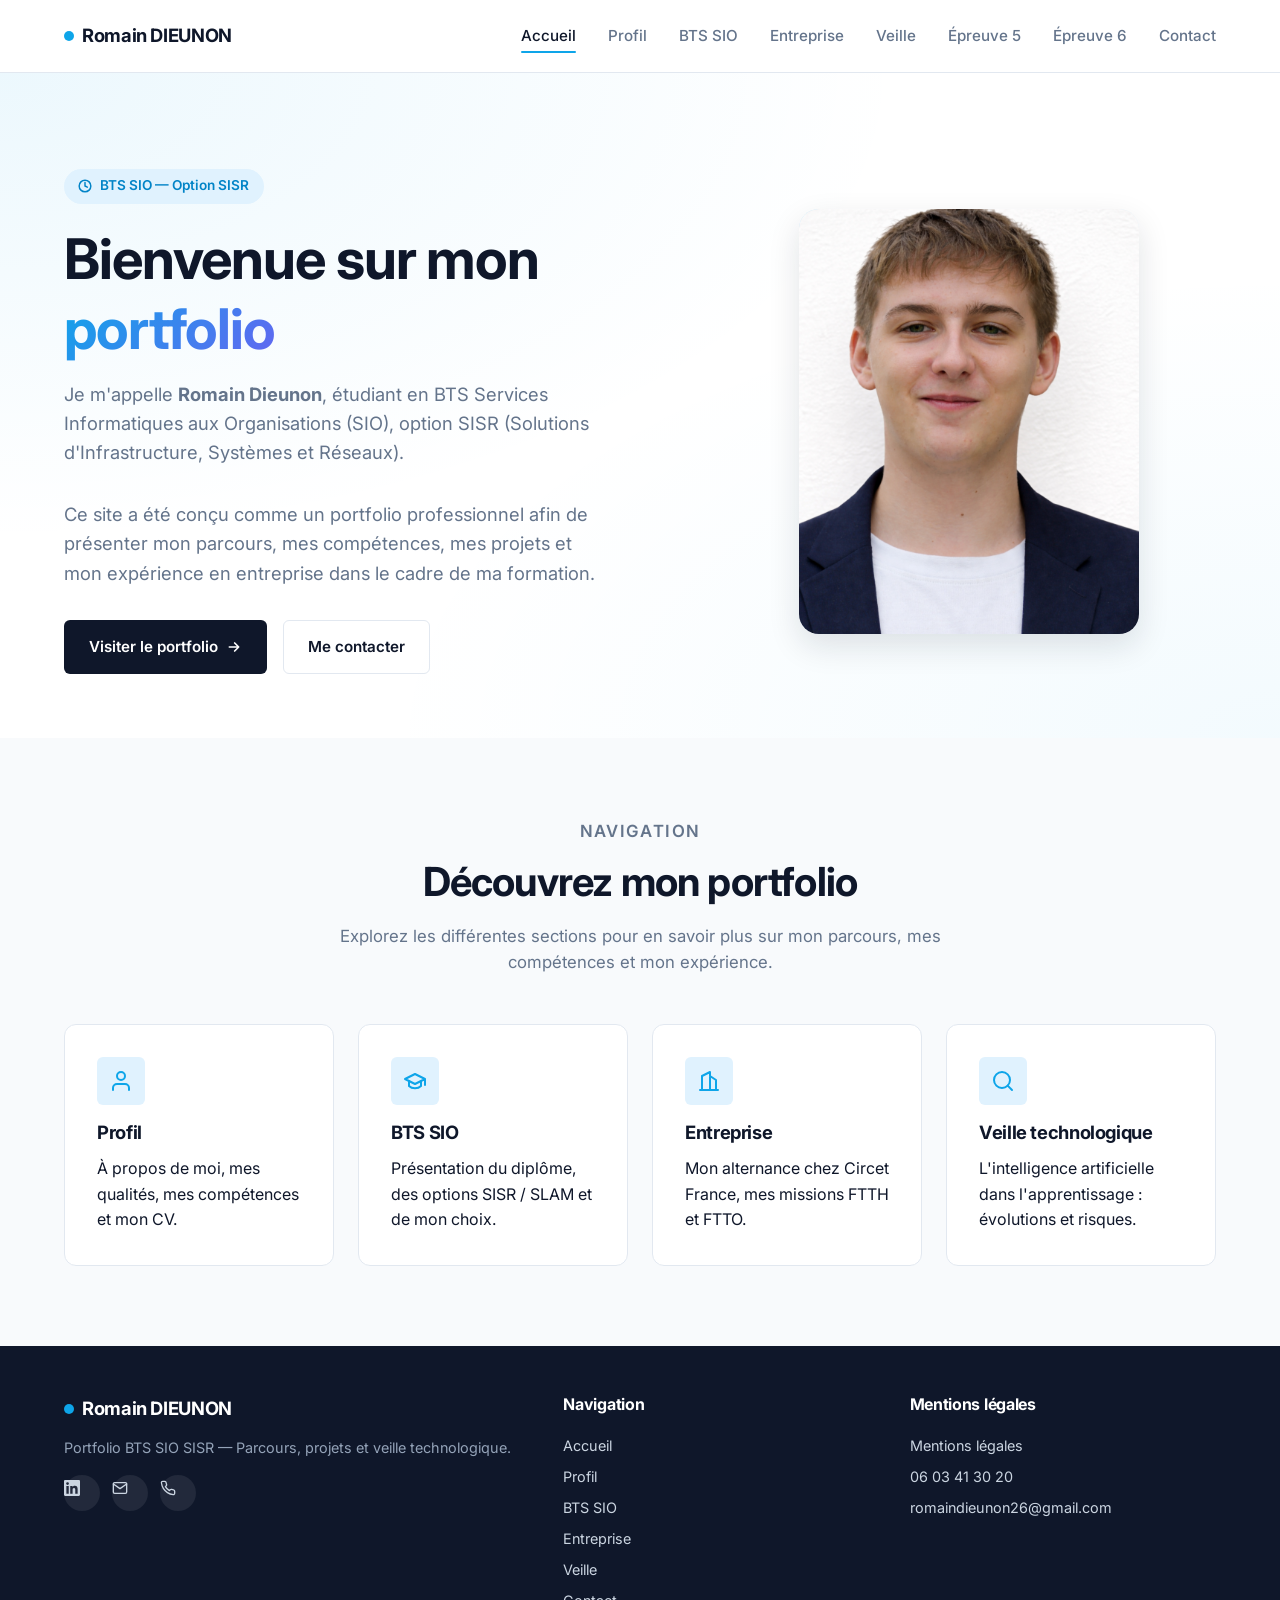
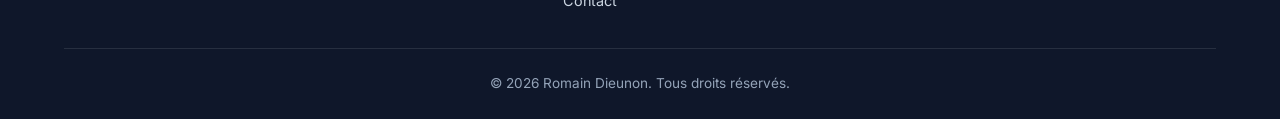
==== index.html @ 0d841e1b "Initial commit - Portfolio BTS SIO SISR" ====
<!DOCTYPE html>
<html lang="fr">
<head>
    <meta charset="UTF-8">
    <meta name="viewport" content="width=device-width, initial-scale=1.0">
    <title>Accueil — Romain Dieunon | Portfolio BTS SIO SISR</title>
    <meta name="description" content="Portfolio professionnel de Romain Dieunon, étudiant en BTS SIO option SISR.">
    <link rel="preconnect" href="https://fonts.googleapis.com">
    <link rel="preconnect" href="https://fonts.gstatic.com" crossorigin>
    <link href="https://fonts.googleapis.com/css2?family=Inter:wght@400;500;600;700&display=swap" rel="stylesheet">
    <link rel="stylesheet" href="css/style.css">
    <link rel="icon" href="data:image/svg+xml,%3Csvg xmlns='http://www.w3.org/2000/svg' viewBox='0 0 32 32'%3E%3Ccircle cx='16' cy='16' r='14' fill='%230ea5e9'/%3E%3Ctext x='50%25' y='55%25' text-anchor='middle' dominant-baseline='middle' fill='white' font-family='Inter,sans-serif' font-size='14' font-weight='700'%3ERD%3C/text%3E%3C/svg%3E">
</head>
<body>

<nav class="navbar">
    <div class="container nav-wrap">
        <a href="index.html" class="logo"><span class="logo-dot"></span>Romain DIEUNON</a>
        <button class="nav-toggle" aria-label="Ouvrir le menu"><span></span><span></span><span></span></button>
        <ul class="nav-links">
            <li><a href="index.html" class="active">Accueil</a></li>
            <li><a href="profil.html">Profil</a></li>
            <li><a href="bts-sio.html">BTS SIO</a></li>
            <li><a href="entreprise.html">Entreprise</a></li>
            <li><a href="veille.html">Veille</a></li>
            <li><a href="epreuve5.html">Épreuve 5</a></li>
            <li><a href="epreuve6.html">Épreuve 6</a></li>
            <li><a href="contact.html">Contact</a></li>
        </ul>
    </div>
</nav>

<section class="hero">
    <div class="container hero-grid">
        <div>
            <span class="hero-eyebrow">
                <svg width="14" height="14" viewBox="0 0 24 24" fill="none" stroke="currentColor" stroke-width="2.5" stroke-linecap="round" stroke-linejoin="round"><circle cx="12" cy="12" r="10"/><path d="M12 6v6l4 2"/></svg>
                BTS SIO — Option SISR
            </span>
            <h1>Bienvenue sur mon <span>portfolio</span></h1>
            <p class="hero-lede">
                Je m'appelle <strong>Romain Dieunon</strong>, étudiant en BTS Services Informatiques aux Organisations (SIO), option SISR (Solutions d'Infrastructure, Systèmes et Réseaux).
            </p>
            <p class="hero-lede">
                Ce site a été conçu comme un portfolio professionnel afin de présenter mon parcours, mes compétences, mes projets et mon expérience en entreprise dans le cadre de ma formation.
            </p>
            <div class="hero-ctas">
                <a href="profil.html" class="btn btn-primary">
                    Visiter le portfolio
                    <svg width="16" height="16" viewBox="0 0 24 24" fill="none" stroke="currentColor" stroke-width="2.5" stroke-linecap="round" stroke-linejoin="round"><path d="M5 12h14M13 6l6 6-6 6"/></svg>
                </a>
                <a href="contact.html" class="btn btn-secondary">Me contacter</a>
            </div>
        </div>
        <div class="hero-portrait">
            <div class="portrait-frame">
                <img src="assets/photos/photo%20CV.png" alt="Portrait de Romain Dieunon">
            </div>
        </div>
    </div>
</section>

<section class="section-alt">
    <div class="container">
        <div class="section-header fade-in">
            <p class="section-kicker">Navigation</p>
            <h2>Découvrez mon portfolio</h2>
            <p>Explorez les différentes sections pour en savoir plus sur mon parcours, mes compétences et mon expérience.</p>
        </div>
        <div class="skills-grid">
            <a href="profil.html" class="skill-card fade-in" style="text-decoration:none;">
                <div class="skill-icon">
                    <svg width="24" height="24" viewBox="0 0 24 24" fill="none" stroke="currentColor" stroke-width="2" stroke-linecap="round" stroke-linejoin="round"><path d="M20 21v-2a4 4 0 0 0-4-4H8a4 4 0 0 0-4 4v2"/><circle cx="12" cy="7" r="4"/></svg>
                </div>
                <h3>Profil</h3>
                <p>À propos de moi, mes qualités, mes compétences et mon CV.</p>
            </a>
            <a href="bts-sio.html" class="skill-card fade-in" style="text-decoration:none;">
                <div class="skill-icon">
                    <svg width="24" height="24" viewBox="0 0 24 24" fill="none" stroke="currentColor" stroke-width="2" stroke-linecap="round" stroke-linejoin="round"><path d="M22 10v6M2 10l10-5 10 5-10 5z"/><path d="M6 12v5c3 3 9 3 12 0v-5"/></svg>
                </div>
                <h3>BTS SIO</h3>
                <p>Présentation du diplôme, des options SISR / SLAM et de mon choix.</p>
            </a>
            <a href="entreprise.html" class="skill-card fade-in" style="text-decoration:none;">
                <div class="skill-icon">
                    <svg width="24" height="24" viewBox="0 0 24 24" fill="none" stroke="currentColor" stroke-width="2" stroke-linecap="round" stroke-linejoin="round"><path d="M3 21h18M5 21V7l8-4v18M19 21V11l-6-4"/></svg>
                </div>
                <h3>Entreprise</h3>
                <p>Mon alternance chez Circet France, mes missions FTTH et FTTO.</p>
            </a>
            <a href="veille.html" class="skill-card fade-in" style="text-decoration:none;">
                <div class="skill-icon">
                    <svg width="24" height="24" viewBox="0 0 24 24" fill="none" stroke="currentColor" stroke-width="2" stroke-linecap="round" stroke-linejoin="round"><circle cx="11" cy="11" r="8"/><line x1="21" y1="21" x2="16.65" y2="16.65"/></svg>
                </div>
                <h3>Veille technologique</h3>
                <p>L'intelligence artificielle dans l'apprentissage : évolutions et risques.</p>
            </a>
        </div>
    </div>
</section>

<footer class="footer">
    <div class="container">
        <div class="footer-grid">
            <div>
                <div class="logo" style="color:white; margin-bottom: 0.75rem;"><span class="logo-dot"></span>Romain DIEUNON</div>
                <p style="color:#94a3b8; font-size: 0.9rem;">Portfolio BTS SIO SISR — Parcours, projets et veille technologique.</p>
                <div class="socials">
                    <a href="http://www.linkedin.com/in/romain-dieunon-813894375" target="_blank" rel="noopener" class="social-link" aria-label="LinkedIn"><svg width="16" height="16" viewBox="0 0 24 24" fill="currentColor"><path d="M20.447 20.452h-3.554v-5.569c0-1.328-.027-3.037-1.852-3.037-1.853 0-2.136 1.445-2.136 2.939v5.667H9.351V9h3.414v1.561h.046c.477-.9 1.637-1.85 3.37-1.85 3.601 0 4.267 2.37 4.267 5.455v6.286zM5.337 7.433a2.062 2.062 0 0 1-2.063-2.065 2.063 2.063 0 1 1 2.063 2.065zm1.782 13.019H3.555V9h3.564v11.452zM22.225 0H1.771C.792 0 0 .774 0 1.729v20.542C0 23.227.792 24 1.771 24h20.451C23.2 24 24 23.227 24 22.271V1.729C24 .774 23.2 0 22.222 0h.003z"/></svg></a>
                    <a href="mailto:romaindieunon26@gmail.com" class="social-link" aria-label="Email"><svg width="16" height="16" viewBox="0 0 24 24" fill="none" stroke="currentColor" stroke-width="2" stroke-linecap="round" stroke-linejoin="round"><path d="M4 4h16c1.1 0 2 .9 2 2v12c0 1.1-.9 2-2 2H4c-1.1 0-2-.9-2-2V6c0-1.1.9-2 2-2z"/><polyline points="22,6 12,13 2,6"/></svg></a>
                    <a href="tel:0603413020" class="social-link" aria-label="Téléphone"><svg width="16" height="16" viewBox="0 0 24 24" fill="none" stroke="currentColor" stroke-width="2" stroke-linecap="round" stroke-linejoin="round"><path d="M22 16.92v3a2 2 0 0 1-2.18 2 19.79 19.79 0 0 1-8.63-3.07 19.5 19.5 0 0 1-6-6 19.79 19.79 0 0 1-3.07-8.67A2 2 0 0 1 4.11 2h3a2 2 0 0 1 2 1.72 12.84 12.84 0 0 0 .7 2.81 2 2 0 0 1-.45 2.11L8.09 9.91a16 16 0 0 0 6 6l1.27-1.27a2 2 0 0 1 2.11-.45 12.84 12.84 0 0 0 2.81.7A2 2 0 0 1 22 16.92z"/></svg></a>
                </div>
            </div>
            <div>
                <h4>Navigation</h4>
                <a href="index.html">Accueil</a>
                <a href="profil.html">Profil</a>
                <a href="bts-sio.html">BTS SIO</a>
                <a href="entreprise.html">Entreprise</a>
                <a href="veille.html">Veille</a>
                <a href="contact.html">Contact</a>
            </div>
            <div>
                <h4>Mentions légales</h4>
                <a href="mentions-legales.html">Mentions légales</a>
                <a href="tel:0603413020">06 03 41 30 20</a>
                <a href="mailto:romaindieunon26@gmail.com">romaindieunon26@gmail.com</a>
            </div>
        </div>
        <div class="footer-bottom">
            © <span id="year"></span> Romain Dieunon. Tous droits réservés.
        </div>
    </div>
</footer>

<script src="js/script.js"></script>
</body>
</html>
---- css/style.css ----
/* =========================================================
   Portfolio BTS SIO — Romain Dieunon
   Style moderne et épuré
   ========================================================= */

/* ---------- Reset & base ---------- */
*,
*::before,
*::after {
    box-sizing: border-box;
    margin: 0;
    padding: 0;
}

:root {
    --bg: #ffffff;
    --bg-alt: #f8fafc;
    --bg-dark: #0f172a;
    --text: #0f172a;
    --text-muted: #64748b;
    --text-light: #94a3b8;
    --primary: #0ea5e9;
    --primary-dark: #0284c7;
    --primary-light: #e0f2fe;
    --border: #e2e8f0;
    --success: #10b981;
    --warning: #f59e0b;
    --shadow-sm: 0 1px 2px rgba(15, 23, 42, 0.05);
    --shadow-md: 0 4px 12px rgba(15, 23, 42, 0.08);
    --shadow-lg: 0 12px 32px rgba(15, 23, 42, 0.12);
    --radius-sm: 6px;
    --radius-md: 12px;
    --radius-lg: 20px;
    --transition: 0.25s cubic-bezier(0.4, 0, 0.2, 1);
    --container: 1200px;
}

html {
    scroll-behavior: smooth;
    font-size: 16px;
}

body {
    font-family: 'Inter', -apple-system, BlinkMacSystemFont, 'Segoe UI', Roboto,
        Oxygen, Ubuntu, Cantarell, sans-serif;
    color: var(--text);
    background: var(--bg);
    line-height: 1.6;
    -webkit-font-smoothing: antialiased;
    -moz-osx-font-smoothing: grayscale;
}

img {
    max-width: 100%;
    height: auto;
    display: block;
}

a {
    color: var(--primary);
    text-decoration: none;
    transition: color var(--transition);
}

a:hover {
    color: var(--primary-dark);
}

h1, h2, h3, h4, h5, h6 {
    font-weight: 700;
    line-height: 1.25;
    letter-spacing: -0.02em;
    color: var(--text);
}

h1 { font-size: clamp(2.25rem, 5vw, 3.5rem); }
h2 { font-size: clamp(1.75rem, 3.5vw, 2.5rem); }
h3 { font-size: 1.35rem; }

p { color: var(--text); }

/* ---------- Container ---------- */
.container {
    max-width: var(--container);
    margin: 0 auto;
    padding: 0 1.5rem;
}

/* ---------- Navbar ---------- */
.navbar {
    position: sticky;
    top: 0;
    z-index: 100;
    background: rgba(255, 255, 255, 0.85);
    backdrop-filter: saturate(180%) blur(14px);
    -webkit-backdrop-filter: saturate(180%) blur(14px);
    border-bottom: 1px solid var(--border);
}

.nav-wrap {
    display: flex;
    align-items: center;
    justify-content: space-between;
    height: 72px;
}

.logo {
    font-weight: 700;
    font-size: 1.15rem;
    letter-spacing: -0.02em;
    color: var(--text);
    display: flex;
    align-items: center;
    gap: 0.5rem;
}

.logo-dot {
    width: 10px;
    height: 10px;
    background: var(--primary);
    border-radius: 50%;
    display: inline-block;
}

.nav-links {
    list-style: none;
    display: flex;
    gap: 2rem;
    align-items: center;
}

.nav-links a {
    color: var(--text-muted);
    font-weight: 500;
    font-size: 0.95rem;
    position: relative;
    padding: 0.25rem 0;
}

.nav-links a:hover,
.nav-links a.active {
    color: var(--text);
}

.nav-links a.active::after {
    content: '';
    position: absolute;
    left: 0;
    bottom: -4px;
    width: 100%;
    height: 2px;
    background: var(--primary);
    border-radius: 2px;
}

.nav-toggle {
    display: none;
    background: none;
    border: 0;
    cursor: pointer;
    padding: 0.5rem;
}

.nav-toggle span {
    display: block;
    width: 24px;
    height: 2px;
    background: var(--text);
    margin: 5px 0;
    transition: var(--transition);
}

/* ---------- Hero ---------- */
.hero {
    padding: 6rem 0 4rem;
    background:
        radial-gradient(ellipse at top left, rgba(14, 165, 233, 0.08), transparent 50%),
        radial-gradient(ellipse at bottom right, rgba(14, 165, 233, 0.05), transparent 50%);
}

.hero-grid {
    display: grid;
    grid-template-columns: 1.2fr 1fr;
    gap: 4rem;
    align-items: center;
}

.hero-eyebrow {
    display: inline-flex;
    align-items: center;
    gap: 0.5rem;
    background: var(--primary-light);
    color: var(--primary-dark);
    padding: 0.4rem 0.9rem;
    border-radius: 999px;
    font-size: 0.85rem;
    font-weight: 600;
    margin-bottom: 1.25rem;
}

.hero h1 {
    margin-bottom: 1rem;
}

.hero h1 span {
    background: linear-gradient(135deg, var(--primary) 0%, #6366f1 100%);
    -webkit-background-clip: text;
    -webkit-text-fill-color: transparent;
    background-clip: text;
}

.hero-lede {
    font-size: 1.15rem;
    color: var(--text-muted);
    margin-bottom: 2rem;
    max-width: 540px;
}

.hero-ctas {
    display: flex;
    gap: 1rem;
    flex-wrap: wrap;
}

/* ---------- Buttons ---------- */
.btn {
    display: inline-flex;
    align-items: center;
    gap: 0.5rem;
    padding: 0.85rem 1.5rem;
    border-radius: var(--radius-sm);
    font-weight: 600;
    font-size: 0.95rem;
    cursor: pointer;
    transition: all var(--transition);
    border: 1px solid transparent;
    font-family: inherit;
}

.btn-primary {
    background: var(--text);
    color: white;
}

.btn-primary:hover {
    background: var(--primary);
    color: white;
    transform: translateY(-1px);
    box-shadow: var(--shadow-md);
}

.btn-secondary {
    background: transparent;
    color: var(--text);
    border-color: var(--border);
}

.btn-secondary:hover {
    border-color: var(--text);
    color: var(--text);
    background: var(--bg-alt);
}

/* ---------- Hero portrait ---------- */
.hero-portrait {
    position: relative;
    display: flex;
    justify-content: center;
    align-items: center;
}

.portrait-frame {
    position: relative;
    width: 100%;
    max-width: 340px;
    aspect-ratio: 4 / 5;
    border-radius: var(--radius-lg);
    overflow: hidden;
    box-shadow: var(--shadow-lg);
    background: linear-gradient(135deg, #e0f2fe 0%, #f1f5f9 100%);
}

.portrait-frame img {
    width: 100%;
    height: 100%;
    object-fit: cover;
    object-position: center top;
    display: block;
}

.portrait-frame::before {
    content: '';
    position: absolute;
    inset: -20px;
    background: linear-gradient(135deg, var(--primary) 0%, transparent 50%);
    border-radius: var(--radius-lg);
    z-index: -1;
    opacity: 0.3;
}

/* ---------- Sections ---------- */
section {
    padding: 5rem 0;
}

.section-header {
    text-align: center;
    max-width: 700px;
    margin: 0 auto 3rem;
}

.section-kicker {
    color: var(--primary);
    font-weight: 600;
    font-size: 0.9rem;
    text-transform: uppercase;
    letter-spacing: 0.08em;
    margin-bottom: 0.75rem;
}

.section-header h2 {
    margin-bottom: 1rem;
}

.section-header p {
    color: var(--text-muted);
    font-size: 1.05rem;
}

.section-alt {
    background: var(--bg-alt);
}

/* ---------- Stats / Quick facts ---------- */
.stats {
    display: grid;
    grid-template-columns: repeat(4, 1fr);
    gap: 1.5rem;
    margin-top: 3rem;
}

.stat {
    text-align: center;
    padding: 1.5rem;
    background: white;
    border-radius: var(--radius-md);
    border: 1px solid var(--border);
    transition: transform var(--transition), box-shadow var(--transition);
}

.stat:hover {
    transform: translateY(-2px);
    box-shadow: var(--shadow-md);
}

.stat-value {
    font-size: 2rem;
    font-weight: 700;
    color: var(--primary);
    line-height: 1;
}

.stat-label {
    color: var(--text-muted);
    font-size: 0.9rem;
    margin-top: 0.5rem;
}

/* ---------- Skills ---------- */
.skills-grid {
    display: grid;
    grid-template-columns: repeat(auto-fit, minmax(260px, 1fr));
    gap: 1.5rem;
}

.skill-card {
    background: white;
    border: 1px solid var(--border);
    border-radius: var(--radius-md);
    padding: 2rem;
    transition: all var(--transition);
}

.skill-card:hover {
    border-color: var(--primary);
    box-shadow: var(--shadow-md);
    transform: translateY(-2px);
}

.skill-icon {
    width: 48px;
    height: 48px;
    background: var(--primary-light);
    border-radius: var(--radius-sm);
    display: grid;
    place-items: center;
    color: var(--primary);
    margin-bottom: 1rem;
    font-size: 1.35rem;
}

.skill-card h3 {
    margin-bottom: 0.75rem;
    font-size: 1.15rem;
}

.skill-tags {
    display: flex;
    flex-wrap: wrap;
    gap: 0.5rem;
    margin-top: 1rem;
}

.tag {
    font-size: 0.8rem;
    background: var(--bg-alt);
    color: var(--text-muted);
    padding: 0.3rem 0.7rem;
    border-radius: 999px;
    font-weight: 500;
}

/* ---------- Timeline (parcours) ---------- */
.timeline {
    position: relative;
    padding-left: 2rem;
    max-width: 800px;
    margin: 0 auto;
}

.timeline::before {
    content: '';
    position: absolute;
    left: 0.35rem;
    top: 0.5rem;
    bottom: 0.5rem;
    width: 2px;
    background: var(--border);
}

.timeline-item {
    position: relative;
    padding-bottom: 2.5rem;
}

.timeline-item::before {
    content: '';
    position: absolute;
    left: -2rem;
    top: 0.45rem;
    width: 14px;
    height: 14px;
    background: white;
    border: 3px solid var(--primary);
    border-radius: 50%;
}

.timeline-date {
    color: var(--primary);
    font-weight: 600;
    font-size: 0.85rem;
    text-transform: uppercase;
    letter-spacing: 0.05em;
    margin-bottom: 0.5rem;
}

.timeline-item h3 {
    font-size: 1.15rem;
    margin-bottom: 0.25rem;
}

.timeline-org {
    color: var(--text-muted);
    font-size: 0.95rem;
    margin-bottom: 0.75rem;
}

/* ---------- Projects ---------- */
.projects-grid {
    display: grid;
    grid-template-columns: repeat(auto-fit, minmax(320px, 1fr));
    gap: 2rem;
}

.project-card {
    background: white;
    border: 1px solid var(--border);
    border-radius: var(--radius-md);
    overflow: hidden;
    transition: all var(--transition);
    display: flex;
    flex-direction: column;
}

.project-card:hover {
    transform: translateY(-4px);
    box-shadow: var(--shadow-lg);
    border-color: transparent;
}

.project-thumb {
    width: 100%;
    aspect-ratio: 16/9;
    background: linear-gradient(135deg, var(--primary-light) 0%, #ede9fe 100%);
    display: grid;
    place-items: center;
    color: var(--primary);
    font-size: 3rem;
    overflow: hidden;
}

.project-thumb img {
    width: 100%;
    height: 100%;
    object-fit: cover;
}

.project-body {
    padding: 1.5rem;
    flex: 1;
    display: flex;
    flex-direction: column;
}

.project-type {
    font-size: 0.8rem;
    font-weight: 600;
    color: var(--primary);
    text-transform: uppercase;
    letter-spacing: 0.05em;
    margin-bottom: 0.5rem;
}

.project-card h3 {
    font-size: 1.2rem;
    margin-bottom: 0.75rem;
}

.project-card p {
    color: var(--text-muted);
    font-size: 0.95rem;
    margin-bottom: 1rem;
    flex: 1;
}

.project-stack {
    display: flex;
    flex-wrap: wrap;
    gap: 0.4rem;
    margin-bottom: 1rem;
}

.project-link {
    display: inline-flex;
    align-items: center;
    gap: 0.35rem;
    font-weight: 600;
    font-size: 0.9rem;
    margin-top: auto;
}

/* ---------- Table ---------- */
.table-wrap {
    overflow-x: auto;
    border: 1px solid var(--border);
    border-radius: var(--radius-md);
    background: white;
}

table {
    width: 100%;
    border-collapse: collapse;
    font-size: 0.95rem;
}

th, td {
    padding: 1rem 1.25rem;
    text-align: left;
    border-bottom: 1px solid var(--border);
}

th {
    background: var(--bg-alt);
    font-weight: 600;
    color: var(--text);
    font-size: 0.85rem;
    text-transform: uppercase;
    letter-spacing: 0.05em;
}

tr:last-child td {
    border-bottom: 0;
}

tr:hover td {
    background: var(--bg-alt);
}

.badge {
    display: inline-block;
    padding: 0.25rem 0.6rem;
    border-radius: 999px;
    font-size: 0.75rem;
    font-weight: 600;
}

.badge-primary { background: var(--primary-light); color: var(--primary-dark); }
.badge-success { background: #dcfce7; color: #15803d; }
.badge-warning { background: #fef3c7; color: #b45309; }

/* ---------- Content block (article) ---------- */
.content-block {
    max-width: 800px;
    margin: 0 auto;
    background: white;
    padding: 2.5rem;
    border: 1px solid var(--border);
    border-radius: var(--radius-md);
}

.content-block h3 {
    margin: 1.5rem 0 0.75rem;
    color: var(--text);
}

.content-block h3:first-child { margin-top: 0; }

.content-block p { margin-bottom: 1rem; color: var(--text); }

.content-block ul {
    margin: 0.5rem 0 1rem 1.25rem;
    color: var(--text);
}

.content-block li { margin-bottom: 0.4rem; }

/* ---------- Form ---------- */
.form-grid {
    max-width: 600px;
    margin: 0 auto;
    display: grid;
    gap: 1.25rem;
}

.form-row {
    display: grid;
    grid-template-columns: 1fr 1fr;
    gap: 1.25rem;
}

.form-field label {
    display: block;
    font-weight: 600;
    font-size: 0.9rem;
    margin-bottom: 0.5rem;
    color: var(--text);
}

.form-field input,
.form-field textarea,
.form-field select {
    width: 100%;
    padding: 0.75rem 1rem;
    border: 1px solid var(--border);
    border-radius: var(--radius-sm);
    font-family: inherit;
    font-size: 0.95rem;
    color: var(--text);
    background: white;
    transition: border-color var(--transition), box-shadow var(--transition);
}

.form-field input:focus,
.form-field textarea:focus,
.form-field select:focus {
    outline: none;
    border-color: var(--primary);
    box-shadow: 0 0 0 4px rgba(14, 165, 233, 0.12);
}

.form-field textarea {
    resize: vertical;
    min-height: 140px;
}

.form-info {
    display: grid;
    grid-template-columns: repeat(auto-fit, minmax(220px, 1fr));
    gap: 1.5rem;
    margin-top: 3rem;
}

.info-card {
    background: white;
    border: 1px solid var(--border);
    border-radius: var(--radius-md);
    padding: 1.5rem;
    text-align: center;
}

.info-card .info-icon {
    width: 48px;
    height: 48px;
    background: var(--primary-light);
    color: var(--primary);
    border-radius: 50%;
    display: grid;
    place-items: center;
    font-size: 1.3rem;
    margin: 0 auto 0.75rem;
}

.info-card h4 {
    font-size: 1rem;
    margin-bottom: 0.25rem;
}

.info-card p {
    color: var(--text-muted);
    font-size: 0.9rem;
    margin: 0;
}

/* ---------- Footer ---------- */
.footer {
    background: var(--bg-dark);
    color: #cbd5e1;
    padding: 3rem 0 1.5rem;
}

.footer-grid {
    display: grid;
    grid-template-columns: 1.5fr 1fr 1fr;
    gap: 2.5rem;
    margin-bottom: 2rem;
}

.footer h4 {
    color: white;
    margin-bottom: 1rem;
    font-size: 1rem;
}

.footer a {
    color: #cbd5e1;
    display: block;
    padding: 0.25rem 0;
    font-size: 0.9rem;
}

.footer a:hover { color: white; }

.footer-bottom {
    text-align: center;
    padding-top: 1.5rem;
    border-top: 1px solid rgba(255, 255, 255, 0.1);
    font-size: 0.85rem;
    color: #94a3b8;
}

.socials {
    display: flex;
    gap: 0.75rem;
    margin-top: 1rem;
}

.social-link {
    width: 36px;
    height: 36px;
    border-radius: 50%;
    background: rgba(255, 255, 255, 0.08);
    display: grid;
    place-items: center;
    color: #cbd5e1;
    transition: all var(--transition);
}

.social-link:hover {
    background: var(--primary);
    color: white;
}

/* ---------- Page hero (inner pages) ---------- */
.page-hero {
    padding: 4rem 0 3rem;
    background: linear-gradient(135deg, var(--bg-alt) 0%, white 100%);
    text-align: center;
    border-bottom: 1px solid var(--border);
}

.page-hero h1 {
    font-size: clamp(2rem, 4vw, 3rem);
    margin-bottom: 0.75rem;
}

.page-hero p {
    color: var(--text-muted);
    font-size: 1.1rem;
    max-width: 700px;
    margin: 0 auto;
}

.breadcrumb {
    font-size: 0.85rem;
    color: var(--text-muted);
    margin-bottom: 0.75rem;
}

.breadcrumb a { color: var(--text-muted); }
.breadcrumb a:hover { color: var(--primary); }

/* ---------- Responsive ---------- */
@media (max-width: 900px) {
    .hero-grid {
        grid-template-columns: 1fr;
        gap: 3rem;
        text-align: center;
    }

    .hero-portrait { order: -1; }

    .hero-ctas { justify-content: center; }

    .hero-lede { margin-left: auto; margin-right: auto; }

    .stats { grid-template-columns: repeat(2, 1fr); }

    .footer-grid { grid-template-columns: 1fr; gap: 2rem; }

    .form-row { grid-template-columns: 1fr; }
}

@media (max-width: 640px) {
    .nav-links {
        display: none;
        position: absolute;
        top: 72px;
        left: 0;
        right: 0;
        flex-direction: column;
        background: white;
        padding: 1.5rem;
        gap: 1rem;
        border-bottom: 1px solid var(--border);
        box-shadow: var(--shadow-md);
    }

    .nav-links.open { display: flex; }

    .nav-toggle { display: block; }

    section { padding: 3.5rem 0; }

    .hero { padding: 3.5rem 0 2.5rem; }

    .content-block { padding: 1.5rem; }

    .stats { grid-template-columns: 1fr 1fr; gap: 1rem; }
}

/* ---------- Subtle fade-in ---------- */
/* Par défaut : visible. Le JS peut piloter une animation via .visible, mais
   si le JS ne s'exécute pas, le contenu reste lisible. */
.fade-in {
    opacity: 1;
    transform: none;
    animation: fadeInUp 0.6s ease both;
}

.fade-in.visible {
    opacity: 1;
    transform: translateY(0);
}

@keyframes fadeInUp {
    from { opacity: 0; transform: translateY(12px); }
    to   { opacity: 1; transform: translateY(0); }
}

@media (prefers-reduced-motion: reduce) {
    .fade-in { animation: none; }
}

/* ---------- Marquee des logos (technologies & outils) ---------- */
.logo-marquee {
    position: relative;
    overflow: hidden;
    padding: 1rem 0;
    margin-top: 2.5rem;
    -webkit-mask-image: linear-gradient(to right, transparent 0%, black 8%, black 92%, transparent 100%);
    mask-image: linear-gradient(to right, transparent 0%, black 8%, black 92%, transparent 100%);
}

.logo-marquee-track {
    display: flex;
    gap: 1.25rem;
    width: max-content;
    animation: logo-scroll 40s linear infinite;
    will-change: transform;
}

.logo-marquee:hover .logo-marquee-track,
.logo-marquee:focus-within .logo-marquee-track {
    animation-play-state: paused;
}

@keyframes logo-scroll {
    from { transform: translateX(0); }
    to { transform: translateX(-50%); }
}

.logo-item {
    flex: 0 0 auto;
    width: 160px;
    height: 130px;
    display: flex;
    flex-direction: column;
    align-items: center;
    justify-content: center;
    gap: 0.6rem;
    background: var(--bg);
    border: 1px solid var(--border);
    border-radius: var(--radius-md);
    padding: 1rem;
    cursor: pointer;
    transition: transform var(--transition), box-shadow var(--transition), border-color var(--transition);
    font-family: inherit;
    color: var(--text);
}

.logo-item:hover,
.logo-item:focus-visible {
    transform: translateY(-4px);
    box-shadow: var(--shadow-md);
    border-color: var(--primary);
    outline: none;
}

.logo-item .logo-art {
    width: 56px;
    height: 56px;
    display: flex;
    align-items: center;
    justify-content: center;
}

.logo-item .logo-art svg,
.logo-item .logo-art img {
    width: 100%;
    height: 100%;
    object-fit: contain;
}

.logo-item span {
    font-size: 0.85rem;
    font-weight: 600;
    color: var(--text-muted);
    text-align: center;
}

.logo-backdrop {
    position: fixed;
    inset: 0;
    z-index: 150;
    background: rgba(15, 23, 42, 0.15);
    opacity: 0;
    pointer-events: none;
    transition: opacity 0.2s ease;
}

.logo-backdrop.open {
    opacity: 1;
    pointer-events: auto;
}

.logo-popover {
    position: fixed;
    z-index: 200;
    max-width: 340px;
    width: calc(100vw - 2rem);
    background: var(--bg);
    border: 1px solid var(--border);
    border-radius: var(--radius-md);
    box-shadow: var(--shadow-lg);
    padding: 1.25rem 1.5rem 1.25rem 1.25rem;
    opacity: 0;
    transform: translateY(8px);
    pointer-events: none;
    transition: opacity 0.2s ease, transform 0.2s ease;
}

.logo-popover.open {
    opacity: 1;
    transform: translateY(0);
    pointer-events: auto;
}

.logo-popover h4 {
    margin-bottom: 0.5rem;
    color: var(--primary);
    font-size: 1.05rem;
}

.logo-popover p {
    color: var(--text-muted);
    font-size: 0.92rem;
    margin: 0;
    line-height: 1.5;
}

.logo-popover-close {
    position: absolute;
    top: 0.35rem;
    right: 0.6rem;
    background: transparent;
    border: none;
    color: var(--text-light);
    cursor: pointer;
    font-size: 1.4rem;
    line-height: 1;
    padding: 0.25rem 0.4rem;
    border-radius: var(--radius-sm);
    transition: background var(--transition), color var(--transition);
}

.logo-popover-close:hover,
.logo-popover-close:focus-visible {
    background: var(--bg-alt);
    color: var(--text);
    outline: none;
}

/* ---------- Liste de faits du profil ---------- */
.profile-facts {
    list-style: none;
    padding: 0;
    margin: 1.5rem 0 0;
    display: flex;
    flex-direction: column;
    gap: 0.65rem;
}

.profile-facts li {
    display: flex;
    align-items: center;
    gap: 0.75rem;
    color: var(--text-muted);
    font-size: 0.98rem;
}

.profile-facts li svg {
    flex: 0 0 auto;
    color: var(--primary);
}

/* ---------- Frise chronologique ---------- */
.timeline {
    position: relative;
    list-style: none;
    padding: 2rem 0 1rem;
    margin: 2rem 0 0;
    counter-reset: timeline;
}

.timeline::before {
    content: '';
    position: absolute;
    left: 31px;
    top: 0;
    bottom: 0;
    width: 3px;
    background: linear-gradient(to bottom, transparent 0%, var(--primary) 10%, var(--primary) 90%, transparent 100%);
    border-radius: 3px;
}

.timeline-item {
    position: relative;
    display: grid;
    grid-template-columns: 64px 1fr;
    gap: 1.25rem;
    padding-left: 0;
    margin-bottom: 2rem;
}

.timeline-item:last-child {
    margin-bottom: 0;
}

.timeline-dot {
    position: relative;
    z-index: 1;
    width: 64px;
    height: 64px;
    border-radius: 50%;
    background: var(--bg);
    border: 3px solid var(--primary);
    box-shadow: var(--shadow-md);
    display: flex;
    align-items: center;
    justify-content: center;
    overflow: hidden;
}

.timeline-dot svg,
.timeline-dot img {
    width: 100%;
    height: 100%;
    border-radius: 50%;
    object-fit: contain;
    background: #fff;
    padding: 6px;
    box-sizing: border-box;
}

.timeline-card {
    background: var(--bg);
    border: 1px solid var(--border);
    border-radius: var(--radius-md);
    padding: 1.25rem 1.5rem;
    box-shadow: var(--shadow-sm);
    transition: transform var(--transition), box-shadow var(--transition), border-color var(--transition);
}

.timeline-card:hover {
    transform: translateY(-2px);
    box-shadow: var(--shadow-md);
    border-color: var(--primary);
}

.timeline-card h3 {
    margin: 0.25rem 0 0.25rem;
    color: var(--text);
    font-size: 1.15rem;
}

.timeline-period {
    display: inline-block;
    background: var(--primary-light, rgba(14, 165, 233, 0.12));
    color: var(--primary);
    font-weight: 600;
    font-size: 0.8rem;
    padding: 0.2rem 0.65rem;
    border-radius: 999px;
    margin-bottom: 0.25rem;
}

.timeline-location {
    color: var(--text-light);
    font-size: 0.85rem;
    margin: 0 0 0.6rem;
    font-style: italic;
}

.timeline-desc {
    color: var(--text-muted);
    font-size: 0.95rem;
    line-height: 1.55;
    margin: 0;
}

@media (max-width: 640px) {
    .timeline::before {
        left: 23px;
    }
    .timeline-item {
        grid-template-columns: 48px 1fr;
        gap: 0.9rem;
    }
    .timeline-dot {
        width: 48px;
        height: 48px;
        border-width: 2px;
    }
    .timeline-card {
        padding: 1rem 1.1rem;
    }
}

/* ---------- Cartes IA éducatives (veille) ---------- */
.ai-grid {
    display: grid;
    grid-template-columns: repeat(auto-fit, minmax(260px, 1fr));
    gap: 1.5rem;
    margin-top: 2.5rem;
}

.ai-card {
    display: flex;
    flex-direction: column;
    gap: 0.75rem;
    text-decoration: none;
    color: inherit;
    background: var(--bg);
    border: 1px solid var(--border);
    border-radius: var(--radius-md);
    padding: 1.5rem;
    box-shadow: var(--shadow-sm);
    transition: transform var(--transition), box-shadow var(--transition), border-color var(--transition);
}

.ai-card:hover,
.ai-card:focus-visible {
    transform: translateY(-4px);
    box-shadow: var(--shadow-lg);
    border-color: var(--primary);
    outline: none;
}

.ai-logo {
    width: 56px;
    height: 56px;
    border-radius: var(--radius-sm);
    display: flex;
    align-items: center;
    justify-content: center;
    box-shadow: var(--shadow-sm);
}

.ai-logo svg {
    width: 60%;
    height: 60%;
}

.ai-card h3 {
    margin: 0;
    font-size: 1.1rem;
    color: var(--text);
}

.ai-card .ai-by {
    font-weight: 400;
    color: var(--text-light);
    font-size: 0.9rem;
}

.ai-card p {
    color: var(--text-muted);
    font-size: 0.95rem;
    line-height: 1.55;
    margin: 0;
    flex: 1;
}

.ai-link {
    margin-top: 0.4rem;
    color: var(--primary);
    font-weight: 600;
    font-size: 0.9rem;
    transition: gap var(--transition);
}

.ai-card:hover .ai-link {
    text-decoration: underline;
}
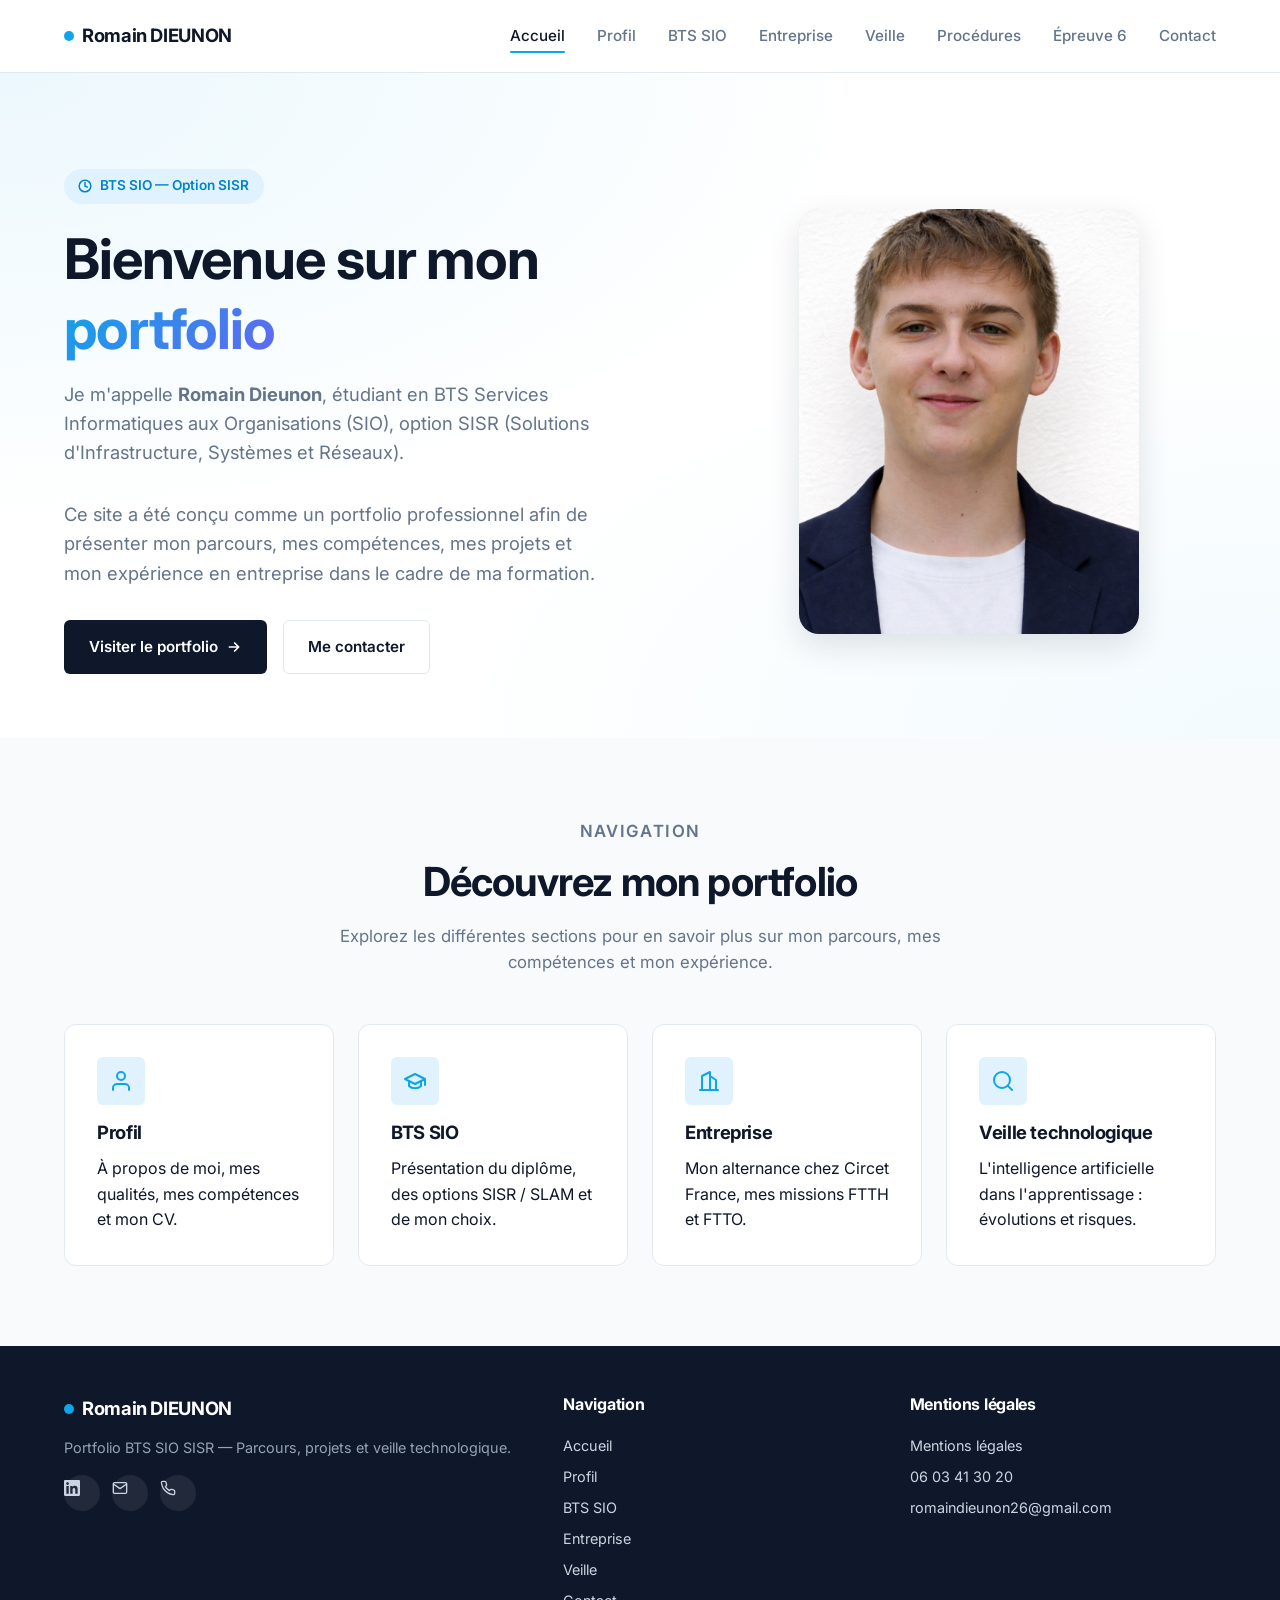
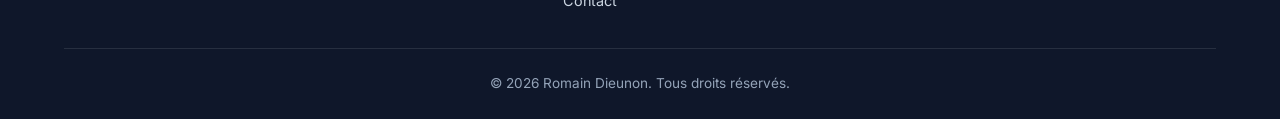
==== commit 73f20eff: "Refonte Procedures + Epreuve 6 avec projet1 et projet2" ====
--- a/index.html
+++ b/index.html
@@ -23,7 +23,7 @@
             <li><a href="bts-sio.html">BTS SIO</a></li>
             <li><a href="entreprise.html">Entreprise</a></li>
             <li><a href="veille.html">Veille</a></li>
-            <li><a href="epreuve5.html">Épreuve 5</a></li>
+            <li><a href="epreuve5.html">Procédures</a></li>
             <li><a href="epreuve6.html">Épreuve 6</a></li>
             <li><a href="contact.html">Contact</a></li>
         </ul>
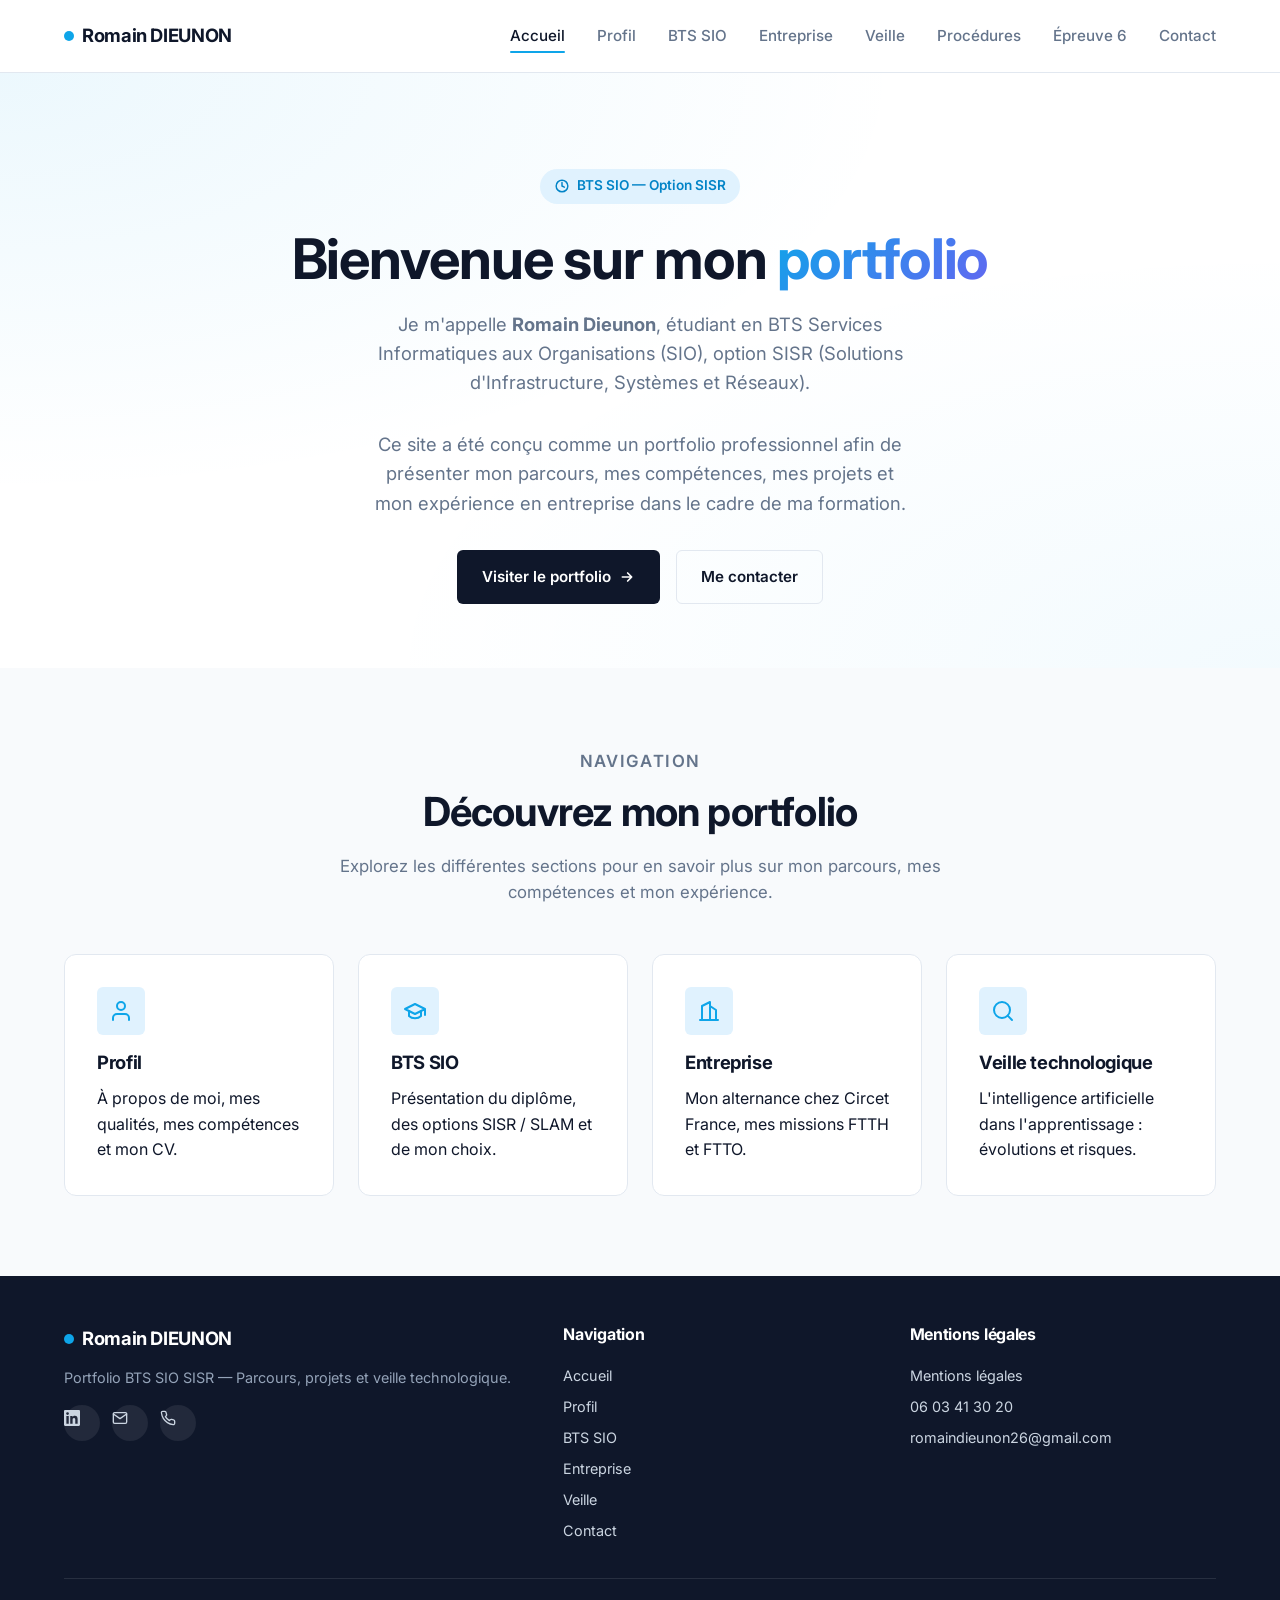
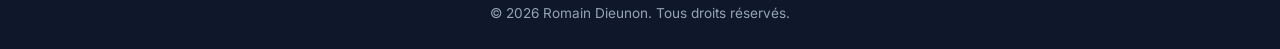
==== commit f9bdffc6: "MAJ globale : projet2 PFsense, schema reseau, corrections IP, accueil" ====
--- a/index.html
+++ b/index.html
@@ -31,30 +31,25 @@
 </nav>
 
 <section class="hero">
-    <div class="container hero-grid">
-        <div>
+    <div class="container">
+        <div style="max-width: 820px; margin: 0 auto; text-align: center;">
             <span class="hero-eyebrow">
                 <svg width="14" height="14" viewBox="0 0 24 24" fill="none" stroke="currentColor" stroke-width="2.5" stroke-linecap="round" stroke-linejoin="round"><circle cx="12" cy="12" r="10"/><path d="M12 6v6l4 2"/></svg>
                 BTS SIO — Option SISR
             </span>
             <h1>Bienvenue sur mon <span>portfolio</span></h1>
-            <p class="hero-lede">
+            <p class="hero-lede" style="margin-left: auto; margin-right: auto;">
                 Je m'appelle <strong>Romain Dieunon</strong>, étudiant en BTS Services Informatiques aux Organisations (SIO), option SISR (Solutions d'Infrastructure, Systèmes et Réseaux).
             </p>
-            <p class="hero-lede">
+            <p class="hero-lede" style="margin-left: auto; margin-right: auto;">
                 Ce site a été conçu comme un portfolio professionnel afin de présenter mon parcours, mes compétences, mes projets et mon expérience en entreprise dans le cadre de ma formation.
             </p>
-            <div class="hero-ctas">
+            <div class="hero-ctas" style="justify-content: center;">
                 <a href="profil.html" class="btn btn-primary">
                     Visiter le portfolio
                     <svg width="16" height="16" viewBox="0 0 24 24" fill="none" stroke="currentColor" stroke-width="2.5" stroke-linecap="round" stroke-linejoin="round"><path d="M5 12h14M13 6l6 6-6 6"/></svg>
                 </a>
                 <a href="contact.html" class="btn btn-secondary">Me contacter</a>
-            </div>
-        </div>
-        <div class="hero-portrait">
-            <div class="portrait-frame">
-                <img src="assets/photos/photo%20CV.png" alt="Portrait de Romain Dieunon">
             </div>
         </div>
     </div>
--- a/css/style.css
+++ b/css/style.css
@@ -1252,3 +1252,117 @@
 .ai-card:hover .ai-link {
     text-decoration: underline;
 }
+
+/* ================================
+   Procédures — captures d'écran
+   ================================ */
+.proc-step {
+    margin: 2.5rem 0 3rem;
+}
+.proc-step-header {
+    display: flex;
+    align-items: center;
+    gap: 1rem;
+    margin-bottom: 1rem;
+}
+.proc-step-number {
+    flex: 0 0 48px;
+    width: 48px;
+    height: 48px;
+    border-radius: 12px;
+    background: linear-gradient(135deg, #0ea5e9 0%, #0369a1 100%);
+    color: #fff;
+    font-weight: 700;
+    font-size: 1.15rem;
+    display: flex;
+    align-items: center;
+    justify-content: center;
+    box-shadow: 0 4px 14px rgba(14, 165, 233, 0.3);
+}
+.proc-step-header h3 {
+    margin: 0;
+    font-size: 1.35rem;
+    line-height: 1.25;
+}
+.proc-step-body {
+    color: var(--text-muted);
+    font-size: 1rem;
+    line-height: 1.6;
+    margin-bottom: 1.25rem;
+}
+.proc-step-body strong { color: var(--text); }
+.proc-screens {
+    display: grid;
+    grid-template-columns: repeat(auto-fit, minmax(320px, 1fr));
+    gap: 1.25rem;
+    margin-top: 1rem;
+}
+.proc-screen {
+    background: var(--bg);
+    border: 1px solid var(--border);
+    border-radius: var(--radius-md);
+    padding: 0.75rem;
+    box-shadow: var(--shadow-sm);
+    transition: transform .25s ease, box-shadow .25s ease;
+    display: flex;
+    flex-direction: column;
+    gap: 0.5rem;
+}
+.proc-screen:hover {
+    transform: translateY(-3px);
+    box-shadow: var(--shadow-md);
+}
+.proc-screen img {
+    width: 100%;
+    height: 220px;
+    object-fit: contain;
+    background: #f8fafc;
+    border-radius: 8px;
+    cursor: zoom-in;
+    display: block;
+}
+.proc-screen figcaption {
+    font-size: 0.82rem;
+    color: var(--text-muted);
+    text-align: center;
+    padding: 0 0.25rem;
+    line-height: 1.4;
+}
+/* Lightbox */
+.proc-lightbox {
+    position: fixed;
+    inset: 0;
+    background: rgba(15, 23, 42, 0.92);
+    display: none;
+    align-items: center;
+    justify-content: center;
+    z-index: 1000;
+    padding: 2rem;
+    cursor: zoom-out;
+}
+.proc-lightbox.open { display: flex; }
+.proc-lightbox img {
+    max-width: 95%;
+    max-height: 95%;
+    border-radius: 8px;
+    box-shadow: 0 20px 60px rgba(0,0,0,0.5);
+}
+.proc-lightbox-close {
+    position: absolute;
+    top: 1.25rem;
+    right: 1.5rem;
+    background: rgba(255,255,255,0.15);
+    color: #fff;
+    border: none;
+    width: 42px;
+    height: 42px;
+    border-radius: 50%;
+    font-size: 1.5rem;
+    cursor: pointer;
+    line-height: 1;
+}
+.proc-lightbox-close:hover { background: rgba(255,255,255,0.3); }
+@media (max-width: 640px) {
+    .proc-screen img { height: 180px; }
+    .proc-screens { grid-template-columns: 1fr; }
+}
